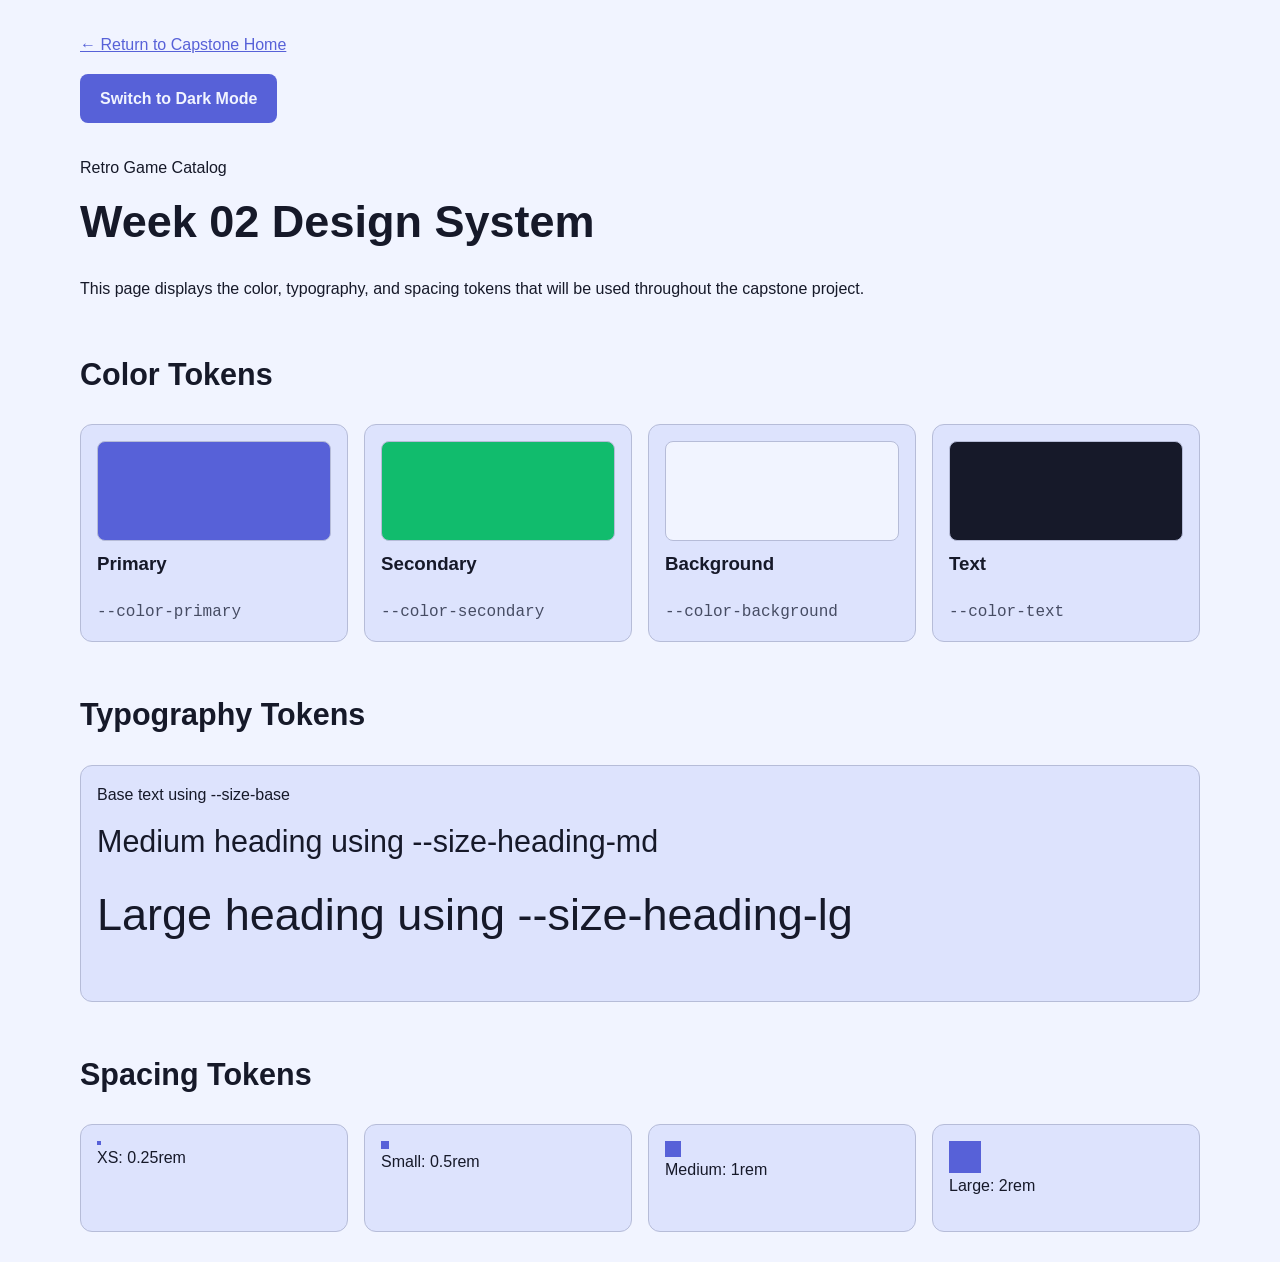
==== week 02/index.html @ 3180a981 "Complete Week 2 design system milestone" ====
<!DOCTYPE html>
<html lang="en">
<head>
    <meta charset="UTF-8">
    <meta name="viewport" content="width=device-width, initial-scale=1.0">

    <title>Week 02 Design System</title>

    <link rel="stylesheet" href="styles.css">
</head>

<body>
    <main>
        <a href="../index.html">← Return to Capstone Home</a>
        <br>
        <button class="theme-toggle" id="theme-toggle" type="button">
    Switch to Dark Mode
</button>

        <header>
            <p>Retro Game Catalog</p>
            <h1>Week 02 Design System</h1>

            <p>
                This page displays the color, typography, and spacing
                tokens that will be used throughout the capstone project.
            </p>
        </header>

        <section>
            <h2>Color Tokens</h2>

            <div class="token-grid">
                <article class="token-card">
                    <div class="color-swatch primary-swatch"></div>
                    <h3>Primary</h3>
                    <code>--color-primary</code>
                </article>

                <article class="token-card">
                    <div class="color-swatch secondary-swatch"></div>
                    <h3>Secondary</h3>
                    <code>--color-secondary</code>
                </article>

                <article class="token-card">
                    <div class="color-swatch background-swatch"></div>
                    <h3>Background</h3>
                    <code>--color-background</code>
                </article>

                <article class="token-card">
                    <div class="color-swatch text-swatch"></div>
                    <h3>Text</h3>
                    <code>--color-text</code>
                </article>
            </div>
        </section>

        <section>
            <h2>Typography Tokens</h2>

            <div class="token-card">
                <p class="text-base">
                    Base text using --size-base
                </p>

                <p class="text-heading-md">
                    Medium heading using --size-heading-md
                </p>

                <p class="text-heading-lg">
                    Large heading using --size-heading-lg
                </p>
            </div>
        </section>

        <section>
            <h2>Spacing Tokens</h2>

            <div class="token-grid">
                <article class="token-card">
                    <div
                        class="spacing-example"
                        style="--example-size: var(--space-xs);"
                    ></div>
                    <p>XS: 0.25rem</p>
                </article>

                <article class="token-card">
                    <div
                        class="spacing-example"
                        style="--example-size: var(--space-sm);"
                    ></div>
                    <p>Small: 0.5rem</p>
                </article>

                <article class="token-card">
                    <div
                        class="spacing-example"
                        style="--example-size: var(--space-md);"
                    ></div>
                    <p>Medium: 1rem</p>
                </article>

                <article class="token-card">
                    <div
                        class="spacing-example"
                        style="--example-size: var(--space-lg);"
                    ></div>
                    <p>Large: 2rem</p>
                </article>
            </div>
        </section>
    </main>
<script src="script.js"></script>
</body>
</html>
---- week 02/styles.css ----
@layer reset, tokens, base, components;

/* =========================
   RESET
========================= */

@layer reset {
    *,
    *::before,
    *::after {
        box-sizing: border-box;
    }

    body {
        margin: 0;
    }

    img {
        display: block;
        max-width: 100%;
    }
}

/* =========================
   DESIGN TOKENS
========================= */

@layer tokens {
    :root {
        color-scheme: light;

        /* Light Mode Colors */
        --color-primary: oklch(55% 0.18 275);
        --color-secondary: oklch(70% 0.17 155);
        --color-background: oklch(97% 0.02 275);
        --color-surface: oklch(92% 0.035 275);
        --color-text: oklch(22% 0.03 275);
        --color-muted-text: oklch(42% 0.04 275);
        --color-border: oklch(80% 0.04 275);

        /* Typography */
        --size-base: 1rem;

        --size-heading-md: clamp(
            1.375rem,
            1.155rem + 0.94vw,
            2rem
        );

        --size-heading-lg: clamp(
            1.75rem,
            1.31rem + 1.88vw,
            3rem
        );

        /* Spacing */
        --space-xs: 0.25rem;
        --space-sm: 0.5rem;
        --space-md: 1rem;
        --space-lg: 2rem;
        --space-xl: 3rem;
        --space-2xl: 5rem;
    }

    :root[data-theme="dark"] {
        color-scheme: dark;

        --color-primary: oklch(75% 0.15 275);
        --color-secondary: oklch(78% 0.14 155);
        --color-background: oklch(16% 0.025 275);
        --color-surface: oklch(23% 0.035 275);
        --color-text: oklch(94% 0.02 275);
        --color-muted-text: oklch(75% 0.035 275);
        --color-border: oklch(38% 0.045 275);
    }
}

/* =========================
   BASE STYLES
========================= */

@layer base {
    body {
        min-height: 100vh;
        padding: var(--space-lg);
        font-family: Arial, Helvetica, sans-serif;
        font-size: var(--size-base);
        line-height: 1.6;
        color: var(--color-text);
        background-color: var(--color-background);

        transition:
            background-color 0.25s ease,
            color 0.25s ease;
    }

    main {
        width: min(100%, 70rem);
        margin-inline: auto;
    }

    h1,
    h2,
    h3,
    p {
        margin-block-start: 0;
    }

    h1 {
        font-size: var(--size-heading-lg);
        line-height: 1.1;
    }

    h2 {
        margin-top: var(--space-xl);
        font-size: var(--size-heading-md);
    }

    a {
        color: var(--color-primary);
    }

    code {
        color: var(--color-muted-text);
        font-family: Consolas, monospace;
    }
}

/* =========================
   COMPONENTS
========================= */

@layer components {

    .theme-toggle {
        display: inline-block;
        margin: var(--space-md) 0 var(--space-lg);

        padding: 0.75rem 1.25rem;

        font: inherit;
        font-weight: bold;

        color: var(--color-background);
        background: var(--color-primary);

        border: none;
        border-radius: 0.5rem;

        cursor: pointer;

        transition:
            background-color 0.2s ease,
            transform 0.15s ease;
    }

    .theme-toggle:hover {
        background-color: var(--color-secondary);
        transform: translateY(-2px);
    }

    .theme-toggle:active {
        transform: translateY(0);
    }

    .token-grid {
        display: grid;
        grid-template-columns: repeat(
            auto-fit,
            minmax(220px, 1fr)
        );
        gap: var(--space-md);
    }

    .token-card {
        padding: var(--space-md);

        background-color: var(--color-surface);

        border: 1px solid var(--color-border);
        border-radius: 0.75rem;

        transition:
            background-color 0.25s ease,
            border-color 0.25s ease;
    }

    .color-swatch {
        height: 100px;

        margin-bottom: var(--space-sm);

        border: 1px solid var(--color-border);
        border-radius: 0.5rem;
    }

    .primary-swatch {
        background-color: var(--color-primary);
    }

    .secondary-swatch {
        background-color: var(--color-secondary);
    }

    .background-swatch {
        background-color: var(--color-background);
    }

    .text-swatch {
        background-color: var(--color-text);
    }

    .spacing-example {
        width: var(--example-size);
        height: var(--example-size);

        min-width: 0.25rem;
        min-height: 0.25rem;

        background-color: var(--color-primary);
    }

    .text-base {
        font-size: var(--size-base);
    }

    .text-heading-md {
        font-size: var(--size-heading-md);
        line-height: 1.2;
    }

    .text-heading-lg {
        font-size: var(--size-heading-lg);
        line-height: 1.1;
    }
}
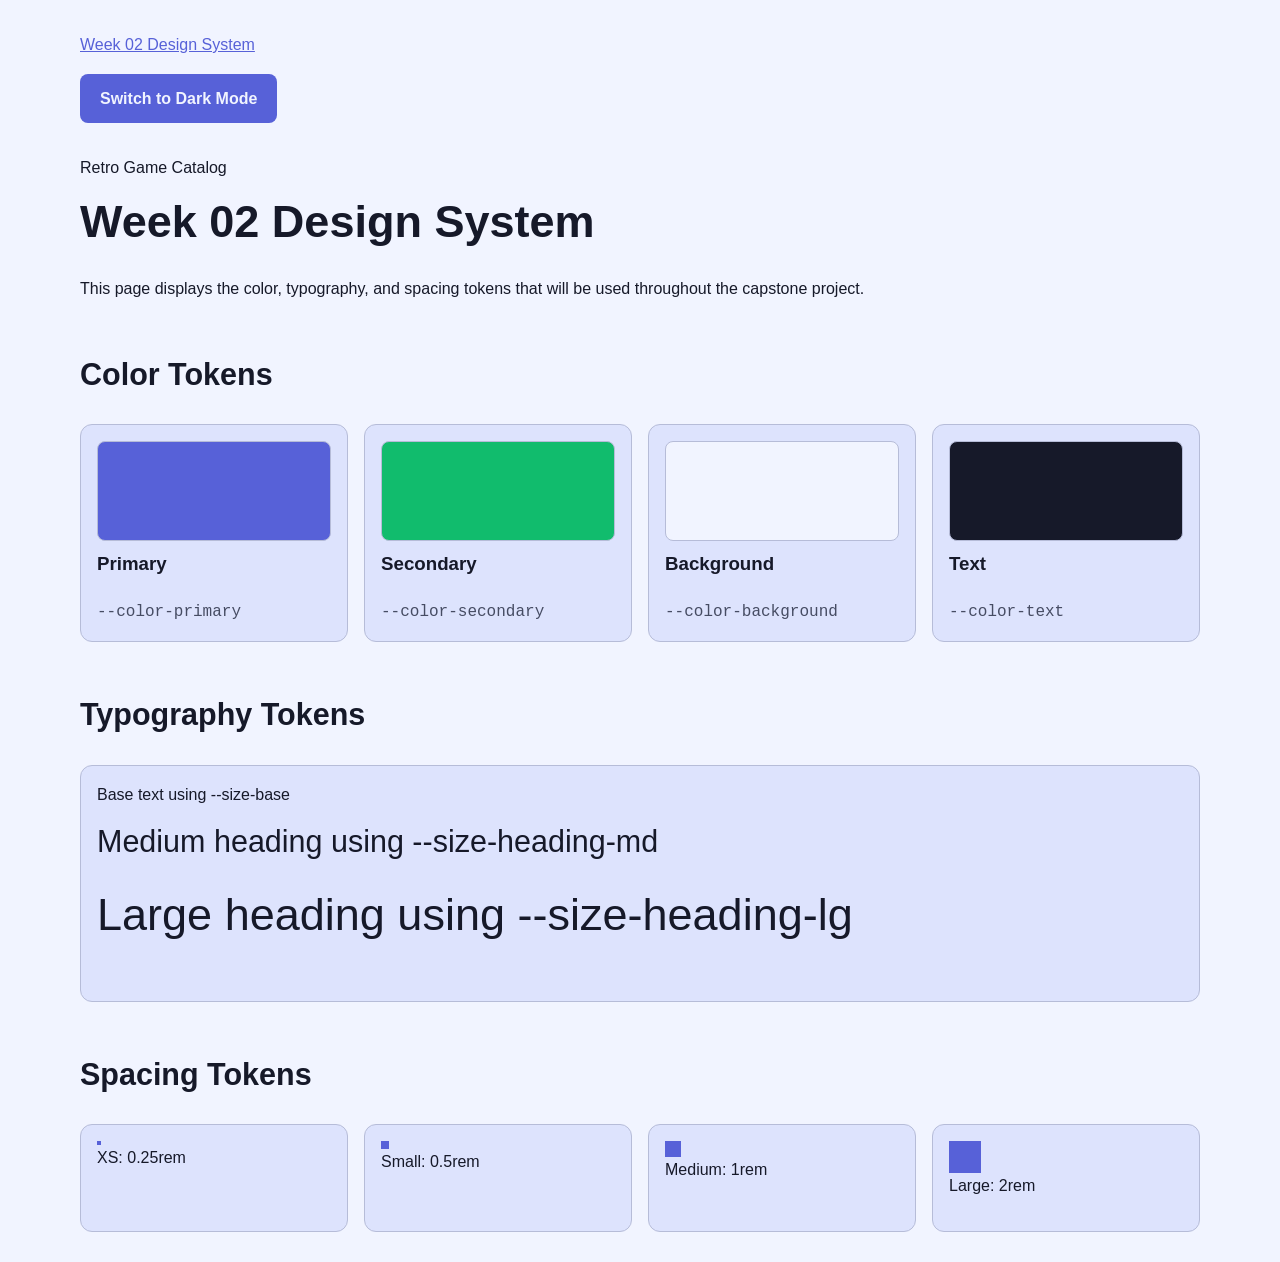
==== commit 420baba0: "Fix Week 2 GitHub Pages link" ====
--- a/week 02/index.html
+++ b/week 02/index.html
@@ -11,7 +11,7 @@
 
 <body>
     <main>
-        <a href="../index.html">← Return to Capstone Home</a>
+        <a href="./week02/index.html">Week 02 Design System</a>
         <br>
         <button class="theme-toggle" id="theme-toggle" type="button">
     Switch to Dark Mode
